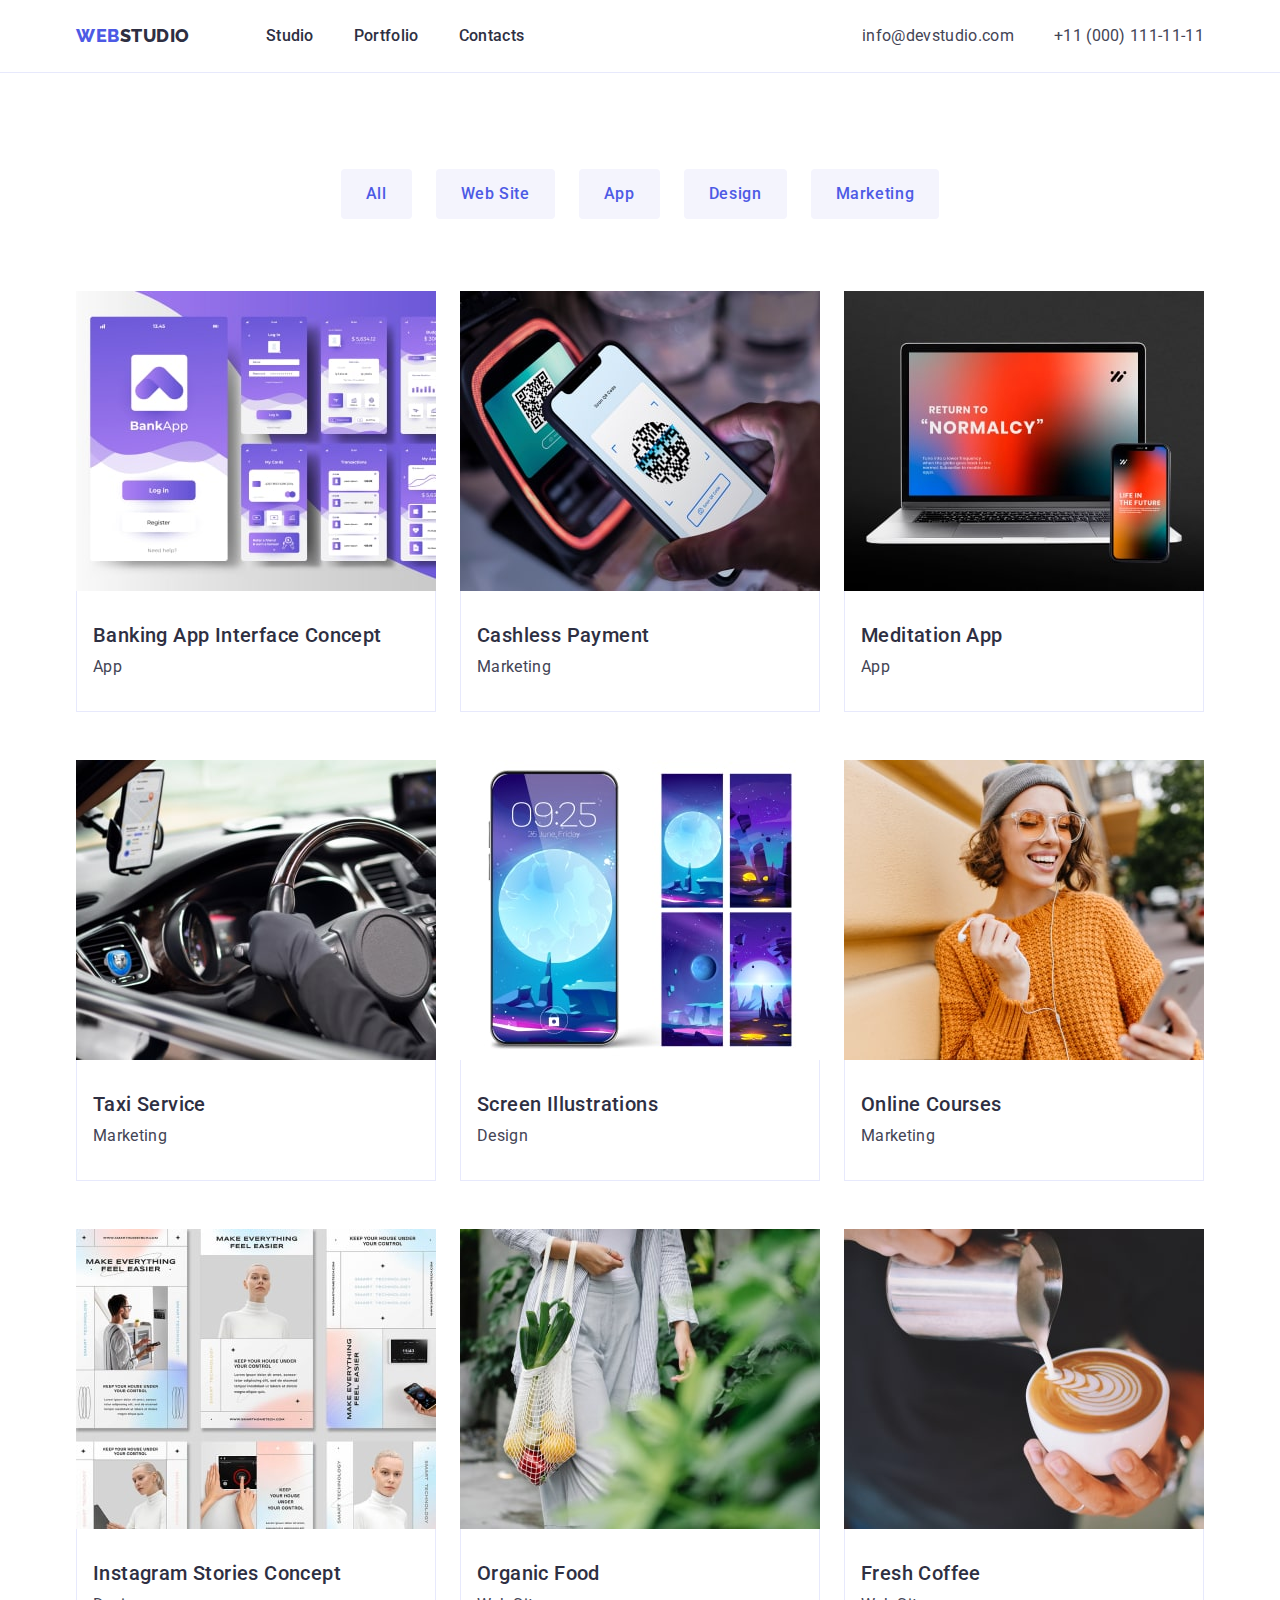
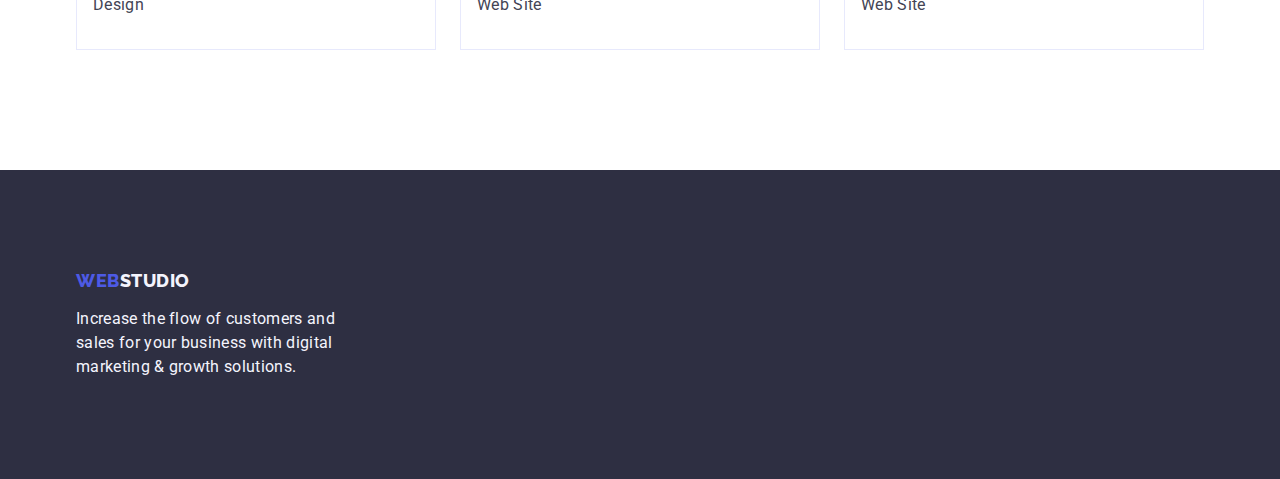
==== portfolio.html @ c1924f54 "first commit" ====
<!doctype html>
<html lang="en">
<head>
	<meta charset="UTF-8">
	<meta http-equiv="X-UA-Compatible" content="IE=edge">
	<meta name="viewport" content="width=device-width, initial-scale=1.0">
	<title>Portfolio</title>
	<link rel="preconnect" href="https://fonts.googleapis.com">
	<link rel="preconnect" href="https://fonts.gstatic.com" crossorigin>
	<link href="https://fonts.googleapis.com/css2?family=Raleway:wght@800&family=Roboto:wght@400;500;700;900&display=swap"
	      rel="stylesheet">
	<link rel="stylesheet" href="https://cdnjs.cloudflare.com/ajax/libs/modern-normalize/1.1.0/modern-normalize.min.css">
	<link rel="stylesheet" href="./css/style.css">
</head>
<body>
<header class="border">
	<div class="container wrapper">
		<nav class="nav wrapper">
			<a class="logo link" href="./index.html">Web<span>Studio</span></a>
			<ul class="site-nav list">
				<li class="item"><a class="link" href="./index.html">Studio</a></li>
				<li class="item"><a class="link" href="./portfolio.html">Portfolio</a></li>
				<li class="item"><a class="link" href="">Contacts</a></li>
			</ul>
		</nav>
		<address class="adr">
			<ul class="site-adr list">
				<li class="item"><a class="link" href="mailto:info@devstudio.com">info@devstudio.com</a></li>
				<li class="item"><a class="link" href="tel:+110001111111">+11 (000) 111-11-11</a></li>
			</ul>
		</address>
	</div>
</header>
<main>
	<section class="section second">
		<div class="container">
			<h1 hidden class="hero-title">Portfolio</h1>

			<!--	filter-->
			<ul class="filter list">
				<li class="item">
					<button class="btn btn-second" type="button">All</button>
				</li>
				<li class="item">
					<button class="btn btn-second" type="button">Web Site</button>
				</li>
				<li class="item">
					<button class="btn btn-second" type="button">App</button>
				</li>
				<li class="item">
					<button class="btn btn-second" type="button">Design</button>

				</li>
				<li class="item">
					<button class="btn btn-second" type="button">Marketing</button>
				</li>
			</ul>

			<ul class="works list">
				<li class="work-item"><a class="item link" href="">
					<img class="img" src="./images/portfolio1.jpg" alt="Banking App Interface Concept" width="360">
					<div class="wrap-second">
						<h2 class="works-title space">Banking App Interface Concept</h2>
						<p class="text">App</p>
					</div>
				</a>
				</li>
				<li class="work-item"><a class="item link" href="">
					<img class="img" src="./images/portfolio2.jpg" alt="Cashless Payment" width="360">
					<div class="wrap-second">
						<h2 class="works-title space">Cashless Payment</h2>
						<p class="text">Marketing</p>
					</div>
				</a>
				</li>
				<li class="work-item"><a class="item link" href="">
					<img class="img" src="./images/portfolio3.jpg" alt="Meditation App" width="360">
					<div class="wrap-second">
						<h2 class="works-title space">Meditation App</h2>
						<p class="text">App</p>
					</div>
				</a>
				</li>
				<li class="work-item"><a class="item link" href="">
					<img class="img" src="./images/portfolio4.jpg" alt="Taxi Service" width="360">
					<div class="wrap-second">
						<h2 class="works-title space">Taxi Service</h2>
						<p class="text">Marketing</p>
					</div>
				</a>
				</li>
				<li class="work-item"><a class="item link" href="">
					<img class="img" src="./images/portfolio5.jpg" alt="Screen Illustrations" width="360">
					<div class="wrap-second">
						<h2 class="works-title space">Screen Illustrations</h2>
						<p class="text">Design</p>
					</div>
				</a>
				</li>
				<li class="work-item"><a class="item link" href="">
					<img class="img" src="./images/portfolio6.jpg" alt="Online Courses" width="360">
					<div class="wrap-second">
						<h2 class="works-title space">Online Courses</h2>
						<p class="text">Marketing</p>
					</div>
				</a>
				</li>
				<li class="work-item"><a class="item link" href="">
					<img class="img" src="./images/portfolio7.jpg" alt="Instagram Stories Concept"
					     width="360">
					<div class="wrap-second">
						<h2 class="works-title space">Instagram Stories Concept</h2>
						<p class="text">Design</p>
					</div>
				</a>
				</li>
				<li class="work-item"><a class="item link" href="">
					<img class="img" src="./images/portfolio8.jpg" alt="Organic Food" width="360">
					<div class="wrap-second">
						<h2 class="works-title space">Organic Food</h2>
						<p class="text">Web Site</p>
					</div>
				</a>
				</li>
				<li class="work-item"><a class="item link" href="">
					<img class="img" src="./images/portfolio9.jpg" alt="Fresh Coffee" width="360">
					<div class="wrap-second">
						<h2 class="works-title space">Fresh Coffee</h2>
						<p class="text">Web Site</p>
					</div>
				</a>
				</li>
			</ul>
		</div>
	</section>
</main>
<footer class="footer ">
	<div class="container">
		<a class="logo link" href="./index.html">Web<span class="footer-text">Studio</span></a>
		<p class="footer-text text">
			Increase the flow of customers and sales for your business with digital marketing & growth solutions.
		</p>
	</div>
</footer>
</body>
</html>
---- css/style.css ----
:root {
    --font-title-color: #2E2F42;
    --font-color: #434455;
    --color-logo: #4d5ae5;
    --color-hover: #404bbf;
    --colot-fon-white: #fff;
    --color-fon: #F4F4FD;
    --color-btn-hover: #404BBF;
    --color-border: #E7E9FC;
}

* {
    box-sizing: border-box;
}

/*util text-decoration: none*/
.link {
    text-decoration: none;
}

/*util none point*/
.list {
    list-style: none;
    margin: 0;
    padding: 0;
}

/*util letter-spacing*/
.space {
    letter-spacing: 0.02em;
}

/*global font, size, color */
body {
    margin: 0;
    background: #fff;
    font-family: 'Roboto', sans-serif;
    font-weight: 400;
    font-size: 16px;
    line-height: 1.5em;
    color: var(--font-color);
    letter-spacing: 0.02em;

}

/*global section*/
.section.first {
    padding-top: 120px;
}

.section.second {
    padding-top: 96px;
}
.section {
    padding-bottom: 120px;
}

/*global container with 1128px*/
.container {
    width: 1158px;
    padding-left: 15px;
    padding-right: 15px;
    margin-left: auto;
    margin-right: auto;

    /*outline: 1px solid tomato;*/
}

/*global button without color*/
.btn {
    border-radius: 4px;
    font-weight: 500;
    font-size: 16px;
    line-height: 1.5em;
    letter-spacing: 0.04em;
    cursor: pointer;
    font-family: "Roboto", sans-serif
}

/*global section title*/
.section-title {
    margin-top: 0;
    margin-bottom: 72px;
    padding: 0;
    font-weight: 700;
    font-size: 36px;
    line-height: 1.11em;
    color: var(--font-title-color);
    text-align: center;
    text-transform: capitalize
}

/*global h3 about for us, out team, our works*/
.about-title,
.team-title,
.works-title {
    font-weight: 500;
    font-size: 20px;
    line-height: 1.2em;
    color: var(--font-title-color);
}

/*global for p*/
.text {
    margin: 0;
    font-size: 16px;
    color: var(--font-color);
}

.border {
    border-bottom: 1px solid var(--color-border);
}

.container.wrapper {
    display: flex;
    align-items: center;
    justify-content: space-between;
}

.nav.wrapper {
    display: flex;
    align-items: center;
}

/*logo*/
.logo {
    margin-right: 76px;

    font-family: 'Raleway', sans-serif;
    font-weight: 800;
    font-size: 18px;
    line-height: 1.17em;
    letter-spacing: 0.03em;
    text-transform: uppercase;
    color: var(--color-logo);
}

.logo span {
    color: var(--font-title-color);
}

/*nav*/
.site-nav {
    display: flex;
}

.site-nav .item {
    margin-right: 40px;
    display: inline-block;
}

.site-nav .item:last-child {
    margin-right: 0;

}

.site-nav a {
    display: block;
    padding-top: 24px;
    padding-bottom: 24px;
    font-weight: 500;
    color: var(--font-title-color);
}

.adr {
    font-style: normal;
}

.site-adr {
    display: flex;
}

.site-adr .item {
    margin-right: 40px;
}

.site-adr .item:last-child {
    margin-right: 0;
}

.site-adr a {
    color: var(--font-color);
    padding-top: 24px;
    padding-bottom: 24px;
}

.site-nav a:hover,
.site-nav a:focus {
    color: var(--color-hover);
}

.site-adr a:hover,
.site-adr a:focus {
    color: var(--color-hover);
}

/*hero*/
.hero {
    background: var(--font-title-color);
    text-align: center;
    padding: 188px 0;
}

.hero-title {
    width: 498px;
    margin: 0 auto 48px;
    font-weight: 700;
    font-size: 56px;
    line-height: 1.07em;
    color: var(--colot-fon-white);
}

/*button color page studio*/
.btn-primary {
    padding: 16px 32px;
    border: 1px solid transparent;
    color: var(--colot-fon-white);
    background: var(--color-logo);
}

.btn-primary:hover,
.btn-primary:focus {
    background: var(--color-btn-hover);
}

/*button color page portfolio*/
.btn-second {
    padding: 12px 24px;
    border: 1px solid transparent;
    color: var(--color-logo);
    background: var(--color-fon);
}

.btn-second:hover,
.btn-second:focus {
    background: var(--color-btn-hover);
    color: var(--colot-fon-white);
}

/*about list*/
.about {
    display: flex;
}

.about-title {
    margin-top: 0;
    margin-bottom: 8px;
}

.about .item {
    width: calc((100% - 72px) / 4);
    margin-right: 24px;
}

.about .item:last-child {
    margin-right: 0;
}

.project {
    display: flex;
}

.project .img {
    display: block;
}

.project .item {
    margin-right: 24px;

}

.project .item:last-child {
    margin-right: 0;
}

/*out team*/
.background {
    background: var(--color-fon);
}

.team {
    display: flex;
}

.team .img {
    display: block;
    box-shadow: 0px 1px 6px rgba(46, 47, 66, 0.08), 0px 1px 1px rgba(46, 47, 66, 0.16), 0px 2px 1px rgba(46, 47, 66, 0.08);
}

.team .item {
    margin-right: 24px;
}

.team .item:last-child {
    margin-right: 0;
}

.team-title {
    margin-top: 0;
    margin-bottom: 8px;
}

.team .wrap {
    text-align: center;
    width: 264px;
    padding: 32px 16px;
    background: var(--colot-fon-white);
    border-radius: 0 0 4px 4px;
    box-shadow: 0px 1px 6px rgba(46, 47, 66, 0.08), 0px 1px 1px rgba(46, 47, 66, 0.16), 0px 2px 1px rgba(46, 47, 66, 0.08);
}

/** footer*/
.footer {
    padding-top: 100px;
    padding-bottom: 100px;
    background: var(--font-title-color);
}

.footer .footer-text {
    color: var(--color-fon);
}

.footer a {
    display: block;
    margin-right: 0;
    margin-bottom: 16px;
}

.footer-text {
    width: 264px;
}

/*portfolio*/
.filter {
    display: flex;
    justify-content: center;
    margin-bottom: 72px;
}

.filter .item {
    margin-right: 24px;
}

.filter .item:last-child {
    margin-right: 0;
}

.works {
    display: flex;
    flex-wrap: wrap;
    gap: 48px 24px;
}

.works .img {
    display: block;
}

.works .wrap-second {
    padding: 32px 16px;
    width: 360px;
    border: 1px solid var(--color-border);
    border-top: none;
}

.works-title {
    margin-top: 0;
    margin-bottom: 8px;

}
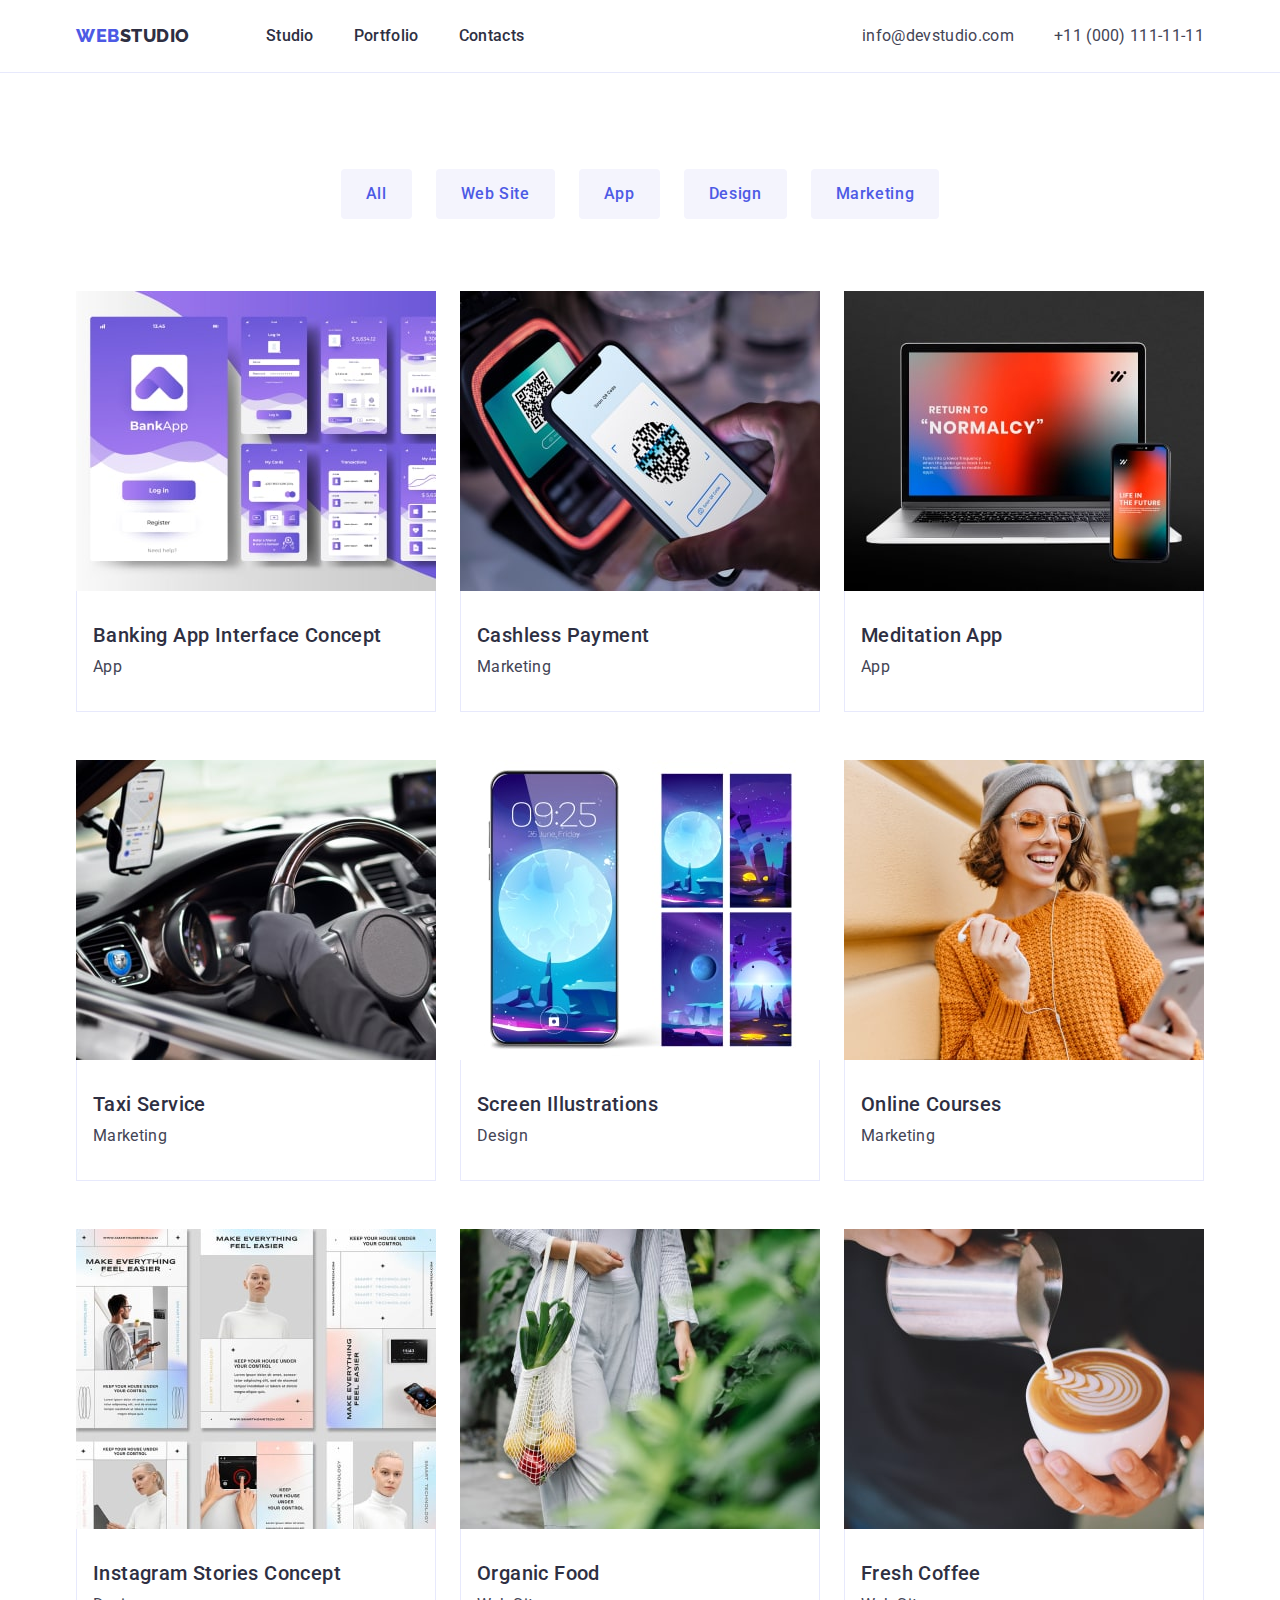
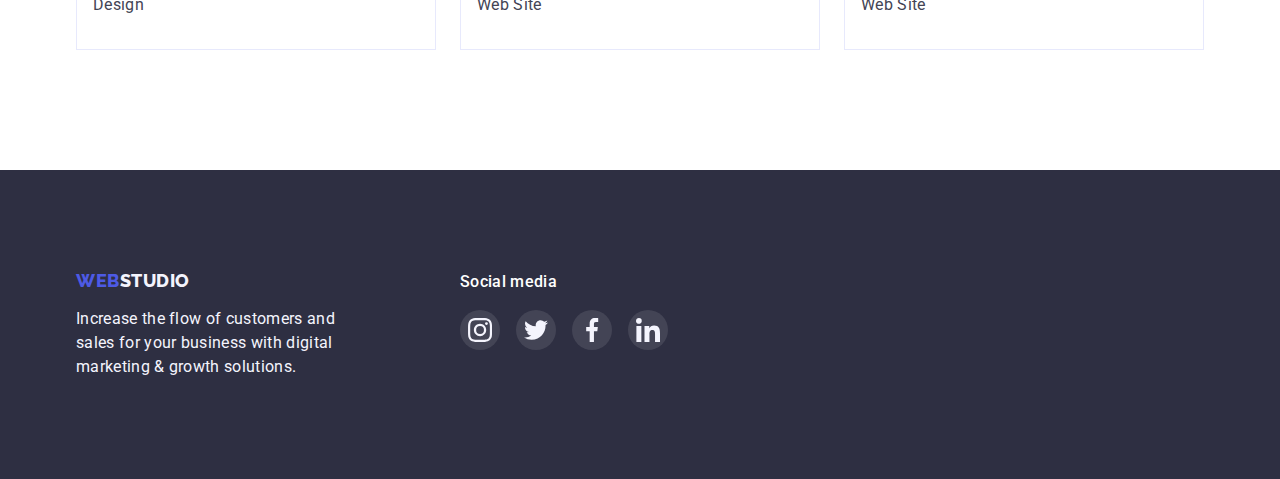
==== commit 9f85c244: "created section customer, footer social media, and profil hoher" ====
--- a/portfolio.html
+++ b/portfolio.html
@@ -136,10 +136,49 @@
 </main>
 <footer class="footer ">
 	<div class="container">
-		<a class="logo link" href="./index.html">Web<span class="footer-text">Studio</span></a>
-		<p class="footer-text text">
-			Increase the flow of customers and sales for your business with digital marketing & growth solutions.
-		</p>
+		<div class="footer-wrap">
+			<div class="footer-first">
+				<a class="logo link" href="./index.html">Web<span class="footer-text">Studio</span></a>
+				<p class="footer-text text">
+					Increase the flow of customers and sales for your business with digital marketing & growth
+					solutions.
+				</p>
+			</div>
+
+			<div class="footer-second">
+				<h3 class="social-title space">Social media</h3>
+				<ul class="footer-img list">
+					<li>
+						<a href="#" class="footer-img-wrap">
+							<svg class="footer-img-item">
+								<use href="./images/icons.svg#icon-instagram"></use>
+							</svg>
+						</a>
+					</li>
+					<li>
+						<a href="#" class="footer-img-wrap">
+							<svg class="footer-img-item">
+								<use href="./images/icons.svg#icon-twitter"></use>
+							</svg>
+						</a>
+					</li>
+					<li>
+						<a href="#" class="footer-img-wrap">
+							<svg class="footer-img-item">
+								<use href="./images/icons.svg#icon-facebook"></use>
+							</svg>
+						</a>
+					</li>
+					<li>
+						<a href="#" class="footer-img-wrap">
+							<svg class="footer-img-item">
+								<use href="./images/icons.svg#icon-linkedin"></use>
+							</svg>
+						</a>
+					</li>
+				</ul>
+			</div>
+		</div>
 	</div>
 </footer>
 </body>
--- a/css/style.css
+++ b/css/style.css
@@ -7,6 +7,7 @@
     --color-fon: #F4F4FD;
     --color-btn-hover: #404BBF;
     --color-border: #E7E9FC;
+    --gradient: rgba(46, 47, 66, 0.7);
 }
 
 * {
@@ -51,6 +52,7 @@
 .section.second {
     padding-top: 96px;
 }
+
 .section {
     padding-bottom: 120px;
 }
@@ -201,6 +203,17 @@
     padding: 188px 0;
 }
 
+.img-bg {
+    background-image: linear-gradient(var(--gradient), var(--gradient)),
+    url('../images/hero.jpg');
+    background-size: cover;
+    background-position: center;
+    background-repeat: no-repeat;
+    max-width: 1440px;
+    height: 600px;
+    margin: 0 auto;
+}
+
 .hero-title {
     width: 498px;
     margin: 0 auto 48px;
@@ -235,11 +248,26 @@
 .btn-second:focus {
     background: var(--color-btn-hover);
     color: var(--colot-fon-white);
+    box-shadow: 0px 3px 1px rgba(0, 0, 0, 0.1), 0px 2px 1px rgba(0, 0, 0, 0.08), 0px 2px 2px rgba(0, 0, 0, 0.12);
 }
 
 /*about list*/
 .about {
     display: flex;
+}
+
+.about-img-wrap {
+    width: 264px;
+    height: 112px;
+    border-radius: 4px;
+    background-color: var(--color-fon);
+    padding: 24px 100px;
+    margin-bottom: 8px;
+}
+
+.about-img {
+    width: 64px;
+    height: 64px;
 }
 
 .about-title {
@@ -309,6 +337,65 @@
     box-shadow: 0px 1px 6px rgba(46, 47, 66, 0.08), 0px 1px 1px rgba(46, 47, 66, 0.16), 0px 2px 1px rgba(46, 47, 66, 0.08);
 }
 
+.team-img.list {
+    display: flex;
+    gap: 24px;
+}
+
+.wrap p {
+    margin-bottom: 8px;
+}
+
+.team-img-wrap {
+    width: 40px;
+    height: 40px;
+    border-radius: 50%;
+    background: var(--color-logo);
+    display: block;
+    padding: 12px;
+}
+
+.team-img-wrap:hover,
+.team-img-wrap:focus {
+    background-color: var(--color-hover);
+}
+
+.team-img-item {
+    width: 16px;
+    height: 16px;
+}
+
+/*customers*/
+.custom {
+    display: flex;
+    gap: 24px;
+}
+
+.custom-img-wrap {
+    width: 168px;
+    height: 88px;
+    border-radius: 4px;
+    border: 1px solid #8E8F99;
+    display: block;
+}
+
+.custom-img-wrap:hover,
+.custom-img-wrap:focus {
+    border: 1px solid var(--color-hover);
+
+}
+.custom-img-item {
+    padding: 16px 32px;
+    width: 168px;
+    height: 88px;
+    fill: #8E8F99;
+}
+
+.custom-img-item:hover,
+.custom-img-item:focus {
+    fill: var(--color-hover);
+}
+
 /** footer*/
 .footer {
     padding-top: 100px;
@@ -320,7 +407,7 @@
     color: var(--color-fon);
 }
 
-.footer a {
+.footer .logo {
     display: block;
     margin-right: 0;
     margin-bottom: 16px;
@@ -330,12 +417,55 @@
     width: 264px;
 }
 
+.footer-wrap {
+    display: flex;
+}
+
+.social-title {
+    margin-top: 0;
+    margin-bottom: 16px;
+    font-size: 16px;
+    font-weight: 500;
+    color: var(--colot-fon-white);
+}
+
+.footer-first {
+    margin-right: 120px;
+}
+
+.footer-img.list {
+    display: flex;
+    gap: 16px;
+}
+
+.footer-img-wrap {
+    width: 40px;
+    height: 40px;
+    border-radius: 50%;
+    background: #ffffff1A;
+    display: block;
+    padding: 8px;
+
+}
+
+.footer-img-wrap:hover,
+.footer-img-wrap:focus {
+    background: #31D0AA;
+}
+
+.footer-img-item {
+    width: 24px;
+    height: 24px;
+    fill: #fff;
+}
+
 /*portfolio*/
 .filter {
     display: flex;
     justify-content: center;
     margin-bottom: 72px;
 }
+
 
 .filter .item {
     margin-right: 24px;
@@ -365,5 +495,9 @@
 .works-title {
     margin-top: 0;
     margin-bottom: 8px;
-
+}
+
+.work-item:hover,
+.work-item:focus {
+    box-shadow: 0px 1px 6px rgba(46, 47, 66, 0.08), 0px 1px 1px rgba(46, 47, 66, 0.16), 0px 2px 1px rgba(46, 47, 66, 0.08);
 }